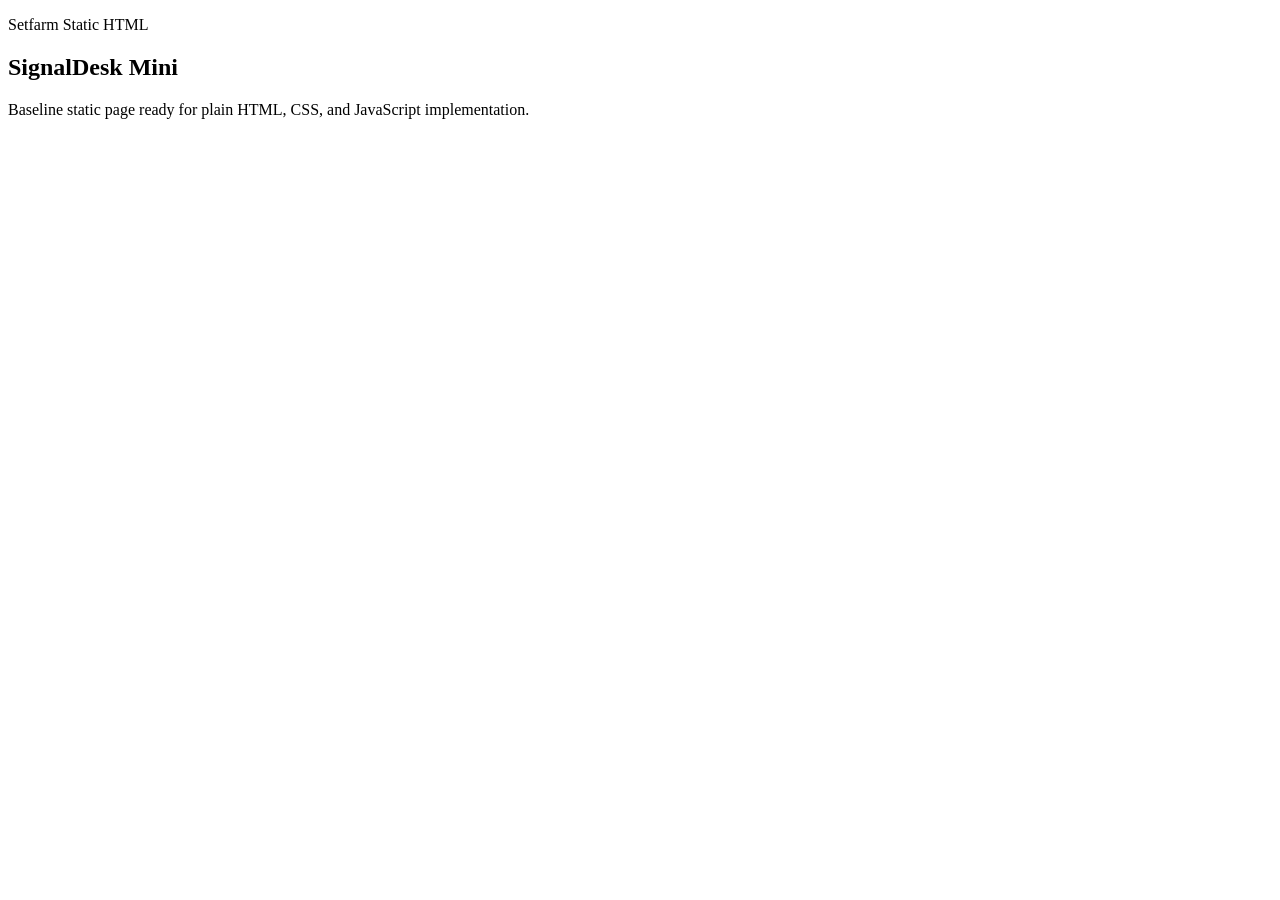
==== index.html @ b473f843 "chore: scaffold static html app" ====
<!doctype html>
<html lang="en">
  <head>
    <meta charset="UTF-8" />
    <meta name="viewport" content="width=device-width, initial-scale=1.0" />
    <title>SignalDesk Mini</title>
    <link rel="stylesheet" href="assets/css/styles.css" />
  </head>
  <body>
    <main data-setfarm-root="baseline" data-testid="setfarm-app-root" class="app-shell">
      <section class="hero">
        <p class="eyebrow">Setfarm Static HTML</p>
        <h1>SignalDesk Mini</h1>
        <p class="summary">Baseline static page ready for plain HTML, CSS, and JavaScript implementation.</p>
      </section>
    </main>
    <script src="assets/js/app.js" defer></script>
    <script src="assets/js/test-bridge.js" defer></script>
  </body>
</html>
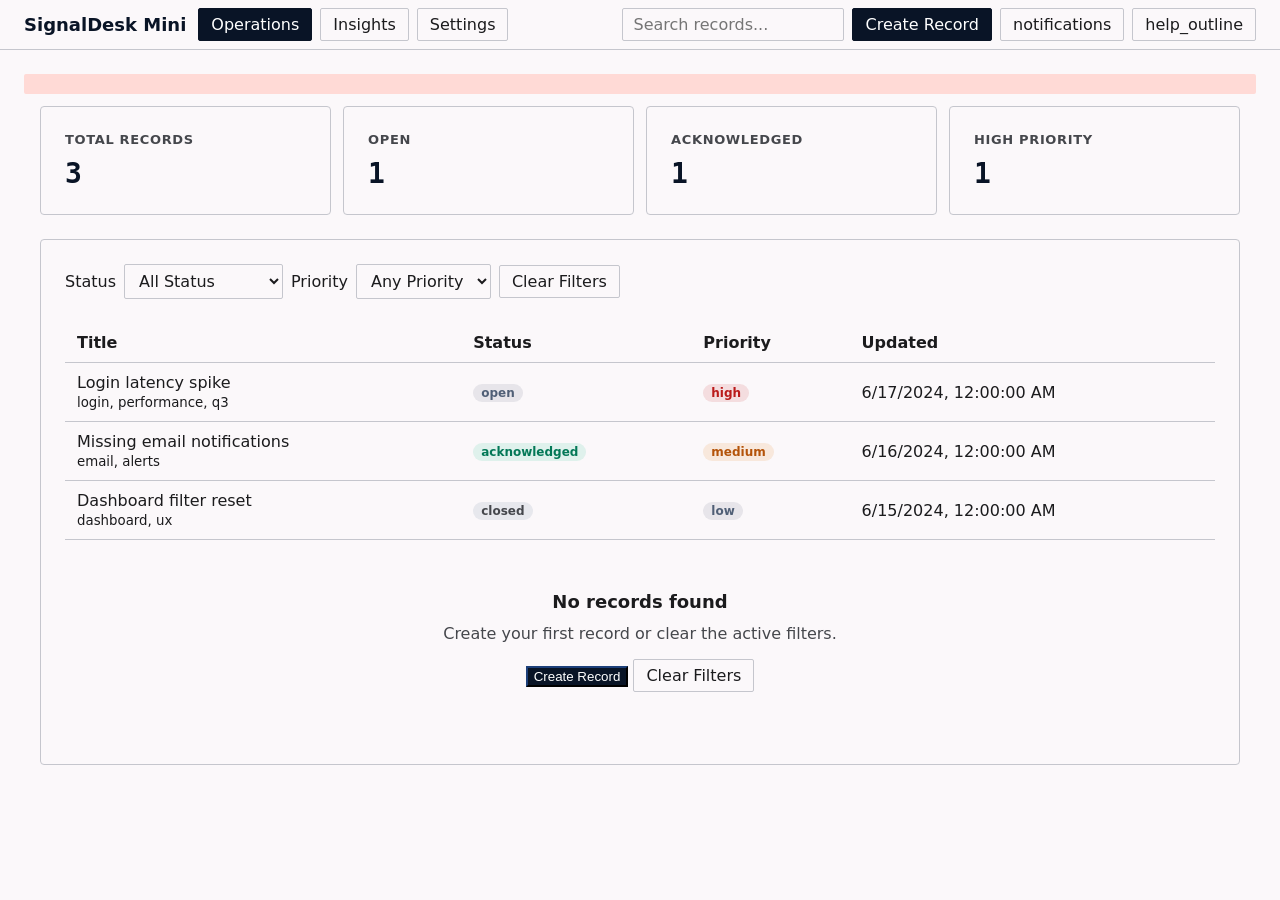
==== commit 69047e93: "feat: US-001 - SignalDesk Mini - app shell, state and persistence" ====
--- a/index.html
+++ b/index.html
@@ -7,14 +7,203 @@
     <link rel="stylesheet" href="assets/css/styles.css" />
   </head>
   <body>
-    <main data-setfarm-root="baseline" data-testid="setfarm-app-root" class="app-shell">
-      <section class="hero">
-        <p class="eyebrow">Setfarm Static HTML</p>
-        <h1>SignalDesk Mini</h1>
-        <p class="summary">Baseline static page ready for plain HTML, CSS, and JavaScript implementation.</p>
+    <main data-setfarm-root="baseline" data-testid="setfarm-app-root" class="app-shell relative h-screen w-full overflow-hidden">
+      <header class="app-topbar">
+        <div class="brand">SignalDesk Mini</div>
+        <nav class="app-nav" aria-label="Primary">
+          <button data-action-id="ACT_NAV_OPERATIONS" data-view="operations" class="active">Operations</button>
+          <button data-action-id="ACT_NAV_INSIGHTS" data-view="insights">Insights</button>
+          <button data-action-id="ACT_NAV_SETTINGS" data-view="settings">Settings</button>
+        </nav>
+        <div class="app-actions">
+          <input type="search" data-action-id="ACT_SEARCH_RECORDS" placeholder="Search records..." aria-label="Search records" />
+          <button data-action-id="ACT_CREATE_RECORD" class="primary">Create Record</button>
+          <button data-action-id="ACT_NOTIFICATIONS" aria-label="Notifications">notifications</button>
+          <button data-action-id="ACT_HELP" aria-label="Help">help_outline</button>
+        </div>
+      </header>
+
+      <section class="app-stage">
+        <div id="error-banner" class="error-banner hidden" role="alert"></div>
+
+        <!-- Operations -->
+        <section id="view-operations" class="view">
+          <div class="summary-grid" aria-label="Status summary">
+            <div class="summary-card">
+              <h2>Total Records</h2>
+              <div class="metric" data-metric="total">0</div>
+            </div>
+            <div class="summary-card">
+              <h2>Open</h2>
+              <div class="metric" data-metric="open">0</div>
+            </div>
+            <div class="summary-card">
+              <h2>Acknowledged</h2>
+              <div class="metric" data-metric="acknowledged">0</div>
+            </div>
+            <div class="summary-card">
+              <h2>High Priority</h2>
+              <div class="metric" data-metric="high">0</div>
+            </div>
+          </div>
+
+          <div class="panel">
+            <div class="filter-bar">
+              <label for="filter-status">Status</label>
+              <select id="filter-status" data-action-id="ACT_FILTER_STATUS">
+                <option value="">All Status</option>
+                <option value="open">Open</option>
+                <option value="acknowledged">Acknowledged</option>
+                <option value="closed">Closed</option>
+              </select>
+              <label for="filter-priority">Priority</label>
+              <select id="filter-priority" data-action-id="ACT_FILTER_PRIORITY">
+                <option value="">Any Priority</option>
+                <option value="high">High</option>
+                <option value="medium">Medium</option>
+                <option value="low">Low</option>
+              </select>
+              <button data-action-id="ACT_CLEAR_FILTERS" class="action">Clear Filters</button>
+            </div>
+            <div id="record-list-container">
+              <table class="record-table">
+                <thead>
+                  <tr>
+                    <th>Title</th>
+                    <th>Status</th>
+                    <th>Priority</th>
+                    <th>Updated</th>
+                  </tr>
+                </thead>
+                <tbody id="record-list"></tbody>
+              </table>
+            </div>
+            <div id="operations-empty" class="empty-state hidden">
+              <h2>No records found</h2>
+              <p>Create your first record or clear the active filters.</p>
+              <button data-action-id="ACT_CREATE_RECORD" class="primary">Create Record</button>
+              <button data-action-id="ACT_CLEAR_FILTERS" class="action">Clear Filters</button>
+            </div>
+          </div>
+        </section>
+
+        <!-- Record Editor -->
+        <section id="view-editor" class="view hidden">
+          <div class="panel">
+            <h2 id="editor-title">Create Record</h2>
+            <form class="editor-form" id="editor-form" onsubmit="return false;">
+              <div class="form-row">
+                <label for="edit-title">Title *</label>
+                <input id="edit-title" type="text" data-edit="title" placeholder="Enter record title" required />
+              </div>
+              <div class="form-row">
+                <label for="edit-details">Details</label>
+                <textarea id="edit-details" data-edit="details" rows="4" placeholder="Enter details..."></textarea>
+              </div>
+              <div class="form-row">
+                <label for="edit-status">Status</label>
+                <select id="edit-status" data-edit="status">
+                  <option value="open">Open</option>
+                  <option value="acknowledged">Acknowledged</option>
+                  <option value="closed">Closed</option>
+                </select>
+              </div>
+              <div class="form-row">
+                <span>Priority</span>
+                <div class="radio-group">
+                  <label><input type="radio" name="edit-priority" data-edit="priority" value="high" /> High</label>
+                  <label><input type="radio" name="edit-priority" data-edit="priority" value="medium" /> Medium</label>
+                  <label><input type="radio" name="edit-priority" data-edit="priority" value="low" /> Low</label>
+                </div>
+              </div>
+              <div class="form-row">
+                <label for="edit-tags">Tags</label>
+                <input id="edit-tags" type="text" data-edit="tags" placeholder="e.g. urgent, frontend, Q3" />
+              </div>
+              <div class="form-actions">
+                <button data-action-id="ACT_SAVE_RECORD" class="primary" type="submit">Save Record</button>
+                <button data-action-id="ACT_CANCEL_EDIT" class="action" type="button">Cancel</button>
+              </div>
+            </form>
+          </div>
+        </section>
+
+        <!-- Insights -->
+        <section id="view-insights" class="view hidden">
+          <div class="summary-grid" aria-label="Insight metrics">
+            <div class="summary-card">
+              <h2>Open Rate</h2>
+              <div class="metric" data-metric="open-rate">0%</div>
+            </div>
+            <div class="summary-card">
+              <h2>Avg Resolution</h2>
+              <div class="metric" data-metric="avg-resolution">0h</div>
+            </div>
+          </div>
+          <div class="panel">
+            <div class="filter-bar">
+              <label for="insight-filter">Filter Insights</label>
+              <select id="insight-filter" data-action-id="ACT_FILTER_INSIGHTS">
+                <option value="all">All Activity</option>
+                <option value="recent">Recent Only</option>
+                <option value="high">High Priority</option>
+              </select>
+              <button data-action-id="ACT_EXPORT_SUMMARY" class="action">Export Summary</button>
+            </div>
+            <h2>Recent Activity</h2>
+            <ul id="activity-list" class="activity-list"></ul>
+          </div>
+        </section>
+
+        <!-- Settings -->
+        <section id="view-settings" class="view hidden">
+          <div class="panel">
+            <h2>Settings and Preferences</h2>
+            <form class="editor-form" id="settings-form" onsubmit="return false;">
+              <div class="form-row">
+                <span>Density</span>
+                <div class="radio-group">
+                  <label><input type="radio" name="pref-density" data-pref="density" value="compact" /> Compact</label>
+                  <label><input type="radio" name="pref-density" data-pref="density" value="comfortable" /> Comfortable</label>
+                </div>
+              </div>
+              <div class="form-row">
+                <span>Notifications</span>
+                <div class="checkbox-group">
+                  <label><input type="checkbox" data-pref="notifications" /> Enable notifications</label>
+                </div>
+              </div>
+              <div class="form-row">
+                <label for="pref-default-view">Default View</label>
+                <select id="pref-default-view" data-pref="defaultView">
+                  <option value="operations">Operations</option>
+                  <option value="insights">Insights</option>
+                  <option value="settings">Settings</option>
+                </select>
+              </div>
+              <div class="form-actions">
+                <button data-action-id="ACT_SAVE_PREFERENCES" class="primary" type="submit">Save Preferences</button>
+                <button data-action-id="ACT_RETRY_LOAD" class="action" type="button">Reset to Defaults</button>
+              </div>
+            </form>
+          </div>
+        </section>
+
+        <!-- Empty / Error Recovery -->
+        <section id="view-recovery" class="view hidden">
+          <div class="panel empty-state">
+            <h2 id="recovery-title">Something went wrong</h2>
+            <p id="recovery-message">Records could not be loaded.</p>
+            <button data-action-id="ACT_RETRY_LOAD" class="primary">Retry Load</button>
+            <button data-action-id="ACT_CREATE_RECORD" class="action">Create Record</button>
+            <button data-action-id="ACT_CLEAR_FILTERS" class="action">Clear Filters</button>
+          </div>
+        </section>
       </section>
     </main>
-    <script src="assets/js/app.js" defer></script>
+
+    <script src="assets/js/signaldesk-mini.state.js" defer></script>
+    <script src="assets/js/signaldesk-mini.storage.js" defer></script>
     <script src="assets/js/test-bridge.js" defer></script>
   </body>
 </html>
--- a/assets/css/styles.css
+++ b/assets/css/styles.css
@@ -0,0 +1,257 @@
+@import url('../../stitch/design-tokens.css');
+
+:root {
+  color-scheme: light;
+  font-family: var(--font-body-md), ui-sans-serif, system-ui, -apple-system, BlinkMacSystemFont, "Segoe UI", sans-serif;
+  background: var(--color-background);
+  color: var(--color-on-background);
+}
+
+* {
+  box-sizing: border-box;
+}
+
+body {
+  margin: 0;
+  min-width: 320px;
+  min-height: 100vh;
+  background: var(--color-background);
+}
+
+.app-shell {
+  position: relative;
+  height: 100vh;
+  width: 100%;
+  overflow: hidden;
+  display: flex;
+  flex-direction: column;
+}
+
+.app-topbar {
+  flex: 0 0 auto;
+  display: flex;
+  align-items: center;
+  gap: var(--spacing-element-gap-md);
+  padding: var(--spacing-element-gap-sm) var(--spacing-container-padding);
+  background: var(--color-surface);
+  border-bottom: 1px solid var(--color-outline-variant);
+}
+
+.brand {
+  font-family: var(--font-headline-md), ui-sans-serif, system-ui, sans-serif;
+  font-weight: 600;
+  font-size: 18px;
+  line-height: 28px;
+  color: var(--color-primary);
+}
+
+.app-nav {
+  display: flex;
+  gap: var(--spacing-element-gap-sm);
+}
+
+.app-nav button,
+.app-actions button,
+button.action {
+  font: inherit;
+  cursor: pointer;
+  border: 1px solid var(--color-outline-variant);
+  border-radius: var(--radius-DEFAULT);
+  background: var(--color-surface);
+  color: var(--color-on-surface);
+  padding: 6px 12px;
+}
+
+.app-nav button.active,
+button.primary {
+  background: var(--color-primary);
+  color: var(--color-on-primary);
+  border-color: var(--color-primary);
+}
+
+.app-actions {
+  margin-left: auto;
+  display: flex;
+  align-items: center;
+  gap: var(--spacing-element-gap-sm);
+}
+
+.app-actions input[type="search"],
+input[type="text"],
+input[type="search"],
+textarea,
+select {
+  font: inherit;
+  border: 1px solid var(--color-outline-variant);
+  border-radius: var(--radius-DEFAULT);
+  padding: 6px 10px;
+  background: var(--color-surface);
+  color: var(--color-on-surface);
+}
+
+.app-stage {
+  flex: 1 1 auto;
+  overflow: auto;
+  padding: var(--spacing-container-padding);
+}
+
+.view.hidden {
+  display: none;
+}
+
+.view {
+  max-width: 1200px;
+  margin: 0 auto;
+}
+
+.summary-grid {
+  display: grid;
+  grid-template-columns: repeat(auto-fit, minmax(160px, 1fr));
+  gap: var(--spacing-element-gap-md);
+  margin-bottom: var(--spacing-container-padding);
+}
+
+.summary-card {
+  background: var(--color-surface);
+  border: 1px solid var(--color-outline-variant);
+  border-radius: var(--radius-lg);
+  padding: var(--spacing-container-padding);
+}
+
+.summary-card h2 {
+  margin: 0 0 8px;
+  font-family: var(--font-body-sm), ui-sans-serif, system-ui, sans-serif;
+  font-size: 13px;
+  font-weight: 600;
+  line-height: 18px;
+  color: var(--color-on-surface-variant);
+  text-transform: uppercase;
+  letter-spacing: 0.05em;
+}
+
+.summary-card .metric {
+  font-family: var(--font-data-tabular), ui-monospace, monospace;
+  font-size: 28px;
+  font-weight: 600;
+  color: var(--color-primary);
+}
+
+.panel {
+  background: var(--color-surface);
+  border: 1px solid var(--color-outline-variant);
+  border-radius: var(--radius-lg);
+  padding: var(--spacing-container-padding);
+  margin-bottom: var(--spacing-container-padding);
+}
+
+.panel h2 {
+  margin: 0 0 12px;
+  font-family: var(--font-headline-md), ui-sans-serif, system-ui, sans-serif;
+  font-size: 18px;
+  font-weight: 600;
+  line-height: 28px;
+}
+
+.filter-bar {
+  display: flex;
+  gap: var(--spacing-element-gap-sm);
+  align-items: center;
+  margin-bottom: var(--spacing-container-padding);
+}
+
+.record-table {
+  width: 100%;
+  border-collapse: collapse;
+}
+
+.record-table th,
+.record-table td {
+  text-align: left;
+  padding: 10px 12px;
+  border-bottom: 1px solid var(--color-outline-variant);
+}
+
+.record-table tbody tr:hover {
+  background: var(--color-surface-container-low);
+  cursor: pointer;
+}
+
+.badge {
+  display: inline-block;
+  padding: 2px 8px;
+  border-radius: var(--radius-full);
+  font-size: 12px;
+  font-weight: 600;
+}
+
+.badge-open { background: rgba(80, 95, 118, 0.12); color: var(--color-secondary); }
+.badge-acknowledged { background: rgba(16, 185, 129, 0.12); color: #047857; }
+.badge-closed { background: rgba(148, 163, 184, 0.2); color: var(--color-on-surface-variant); }
+.badge-high { background: rgba(186, 26, 26, 0.12); color: var(--color-error); }
+.badge-medium { background: rgba(217, 119, 6, 0.12); color: #b45309; }
+.badge-low { background: rgba(80, 95, 118, 0.12); color: var(--color-secondary); }
+
+.editor-form {
+  display: grid;
+  gap: var(--spacing-element-gap-md);
+}
+
+.form-row {
+  display: flex;
+  flex-direction: column;
+  gap: 4px;
+}
+
+.form-row label {
+  font-weight: 600;
+  font-size: 13px;
+  color: var(--color-on-surface-variant);
+}
+
+.form-actions {
+  display: flex;
+  gap: var(--spacing-element-gap-sm);
+  margin-top: 8px;
+}
+
+.empty-state {
+  text-align: center;
+  padding: 48px var(--spacing-container-padding);
+}
+
+.empty-state h2 {
+  margin: 0 0 8px;
+}
+
+.empty-state p {
+  margin: 0 0 16px;
+  color: var(--color-on-surface-variant);
+}
+
+.error-banner {
+  background: var(--color-error-container);
+  color: var(--color-on-error-container);
+  padding: 10px 12px;
+  border-radius: var(--radius-DEFAULT);
+  margin-bottom: var(--spacing-element-gap-md);
+}
+
+.radio-group,
+.checkbox-group {
+  display: flex;
+  flex-wrap: wrap;
+  gap: var(--spacing-element-gap-sm);
+  align-items: center;
+}
+
+.activity-list {
+  list-style: none;
+  margin: 0;
+  padding: 0;
+}
+
+.activity-list li {
+  padding: 8px 0;
+  border-bottom: 1px solid var(--color-outline-variant);
+  font-size: 13px;
+}
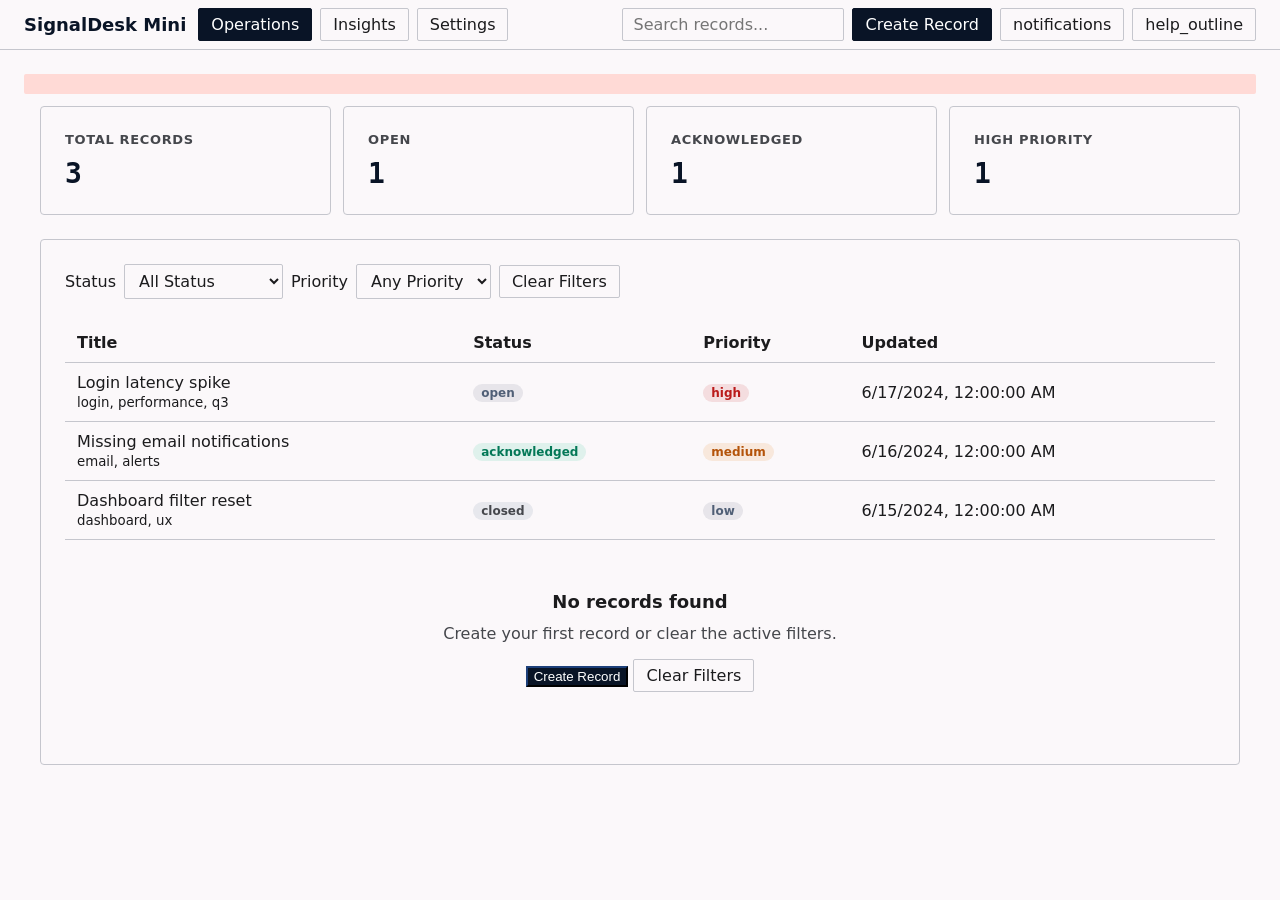
==== commit f3f5cb78: "feat: US-001 - SignalDesk Mini - app shell, state and persistence" ====
--- a/index.html
+++ b/index.html
@@ -183,7 +183,7 @@
               </div>
               <div class="form-actions">
                 <button data-action-id="ACT_SAVE_PREFERENCES" class="primary" type="submit">Save Preferences</button>
-                <button data-action-id="ACT_RETRY_LOAD" class="action" type="button">Reset to Defaults</button>
+                <button data-action-id="ACT_RESET_PREFERENCES" class="action" type="button">Reset to Defaults</button>
               </div>
             </form>
           </div>
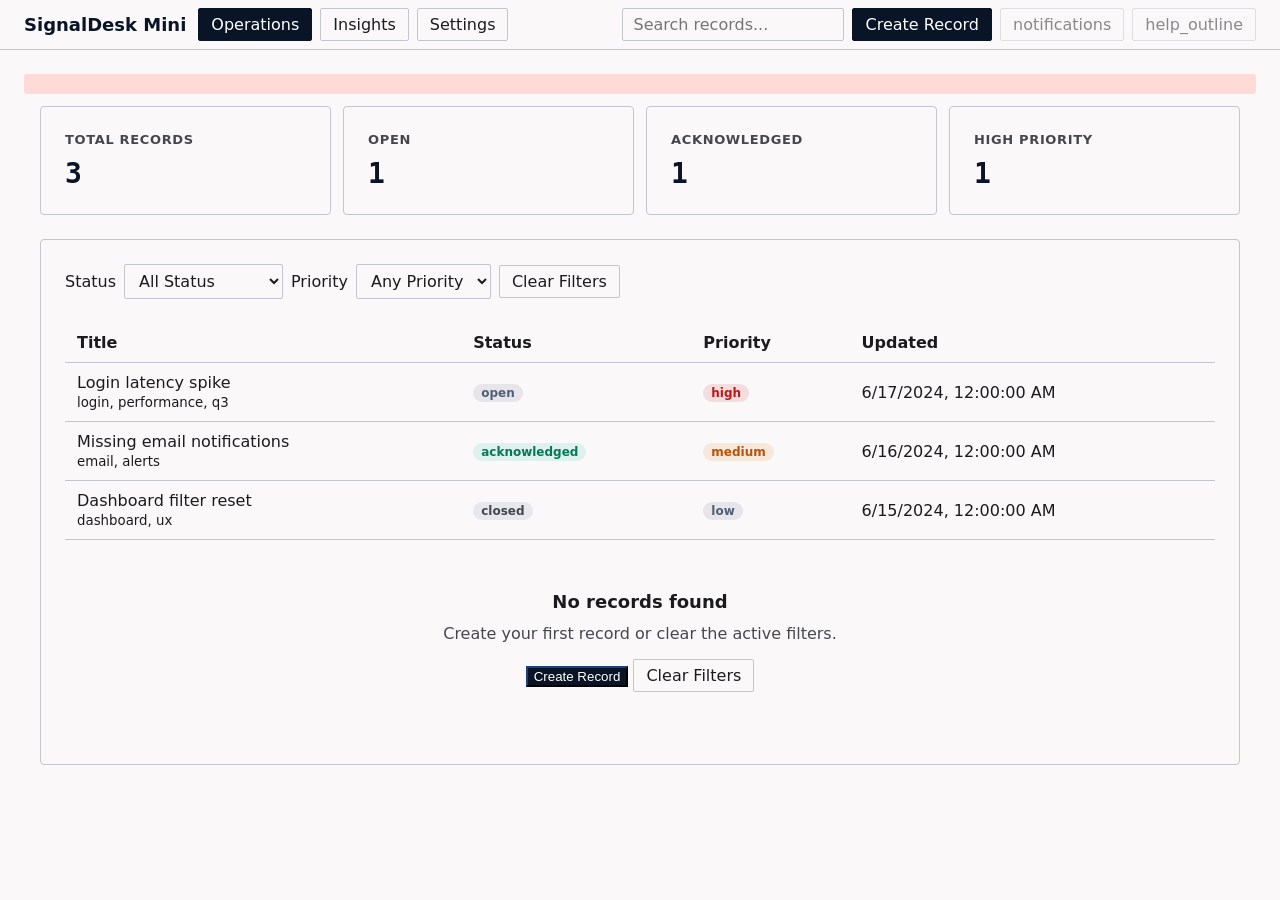
==== commit 9e9aceb5: "feat: US-001 - SignalDesk Mini - app shell, state and persistence" ====
--- a/index.html
+++ b/index.html
@@ -18,8 +18,8 @@
         <div class="app-actions">
           <input type="search" data-action-id="ACT_SEARCH_RECORDS" placeholder="Search records..." aria-label="Search records" />
           <button data-action-id="ACT_CREATE_RECORD" class="primary">Create Record</button>
-          <button data-action-id="ACT_NOTIFICATIONS" aria-label="Notifications">notifications</button>
-          <button data-action-id="ACT_HELP" aria-label="Help">help_outline</button>
+          <button data-action-id="ACT_NOTIFICATIONS" aria-label="Notifications" disabled class="disabled-action">notifications</button>
+          <button data-action-id="ACT_HELP" aria-label="Help" disabled class="disabled-action">help_outline</button>
         </div>
       </header>
 
@@ -184,6 +184,7 @@
               <div class="form-actions">
                 <button data-action-id="ACT_SAVE_PREFERENCES" class="primary" type="submit">Save Preferences</button>
                 <button data-action-id="ACT_RESET_PREFERENCES" class="action" type="button">Reset to Defaults</button>
+                <button data-action-id="ACT_CLEAR_DATA" class="action danger" type="button">Clear Data</button>
               </div>
             </form>
           </div>
--- a/assets/css/styles.css
+++ b/assets/css/styles.css
@@ -67,6 +67,18 @@
   background: var(--color-primary);
   color: var(--color-on-primary);
   border-color: var(--color-primary);
+}
+
+button.action.danger {
+  background: var(--color-error-container);
+  color: var(--color-on-error-container);
+  border-color: var(--color-error);
+}
+
+button:disabled,
+button.disabled-action {
+  opacity: 0.5;
+  cursor: not-allowed;
 }
 
 .app-actions {
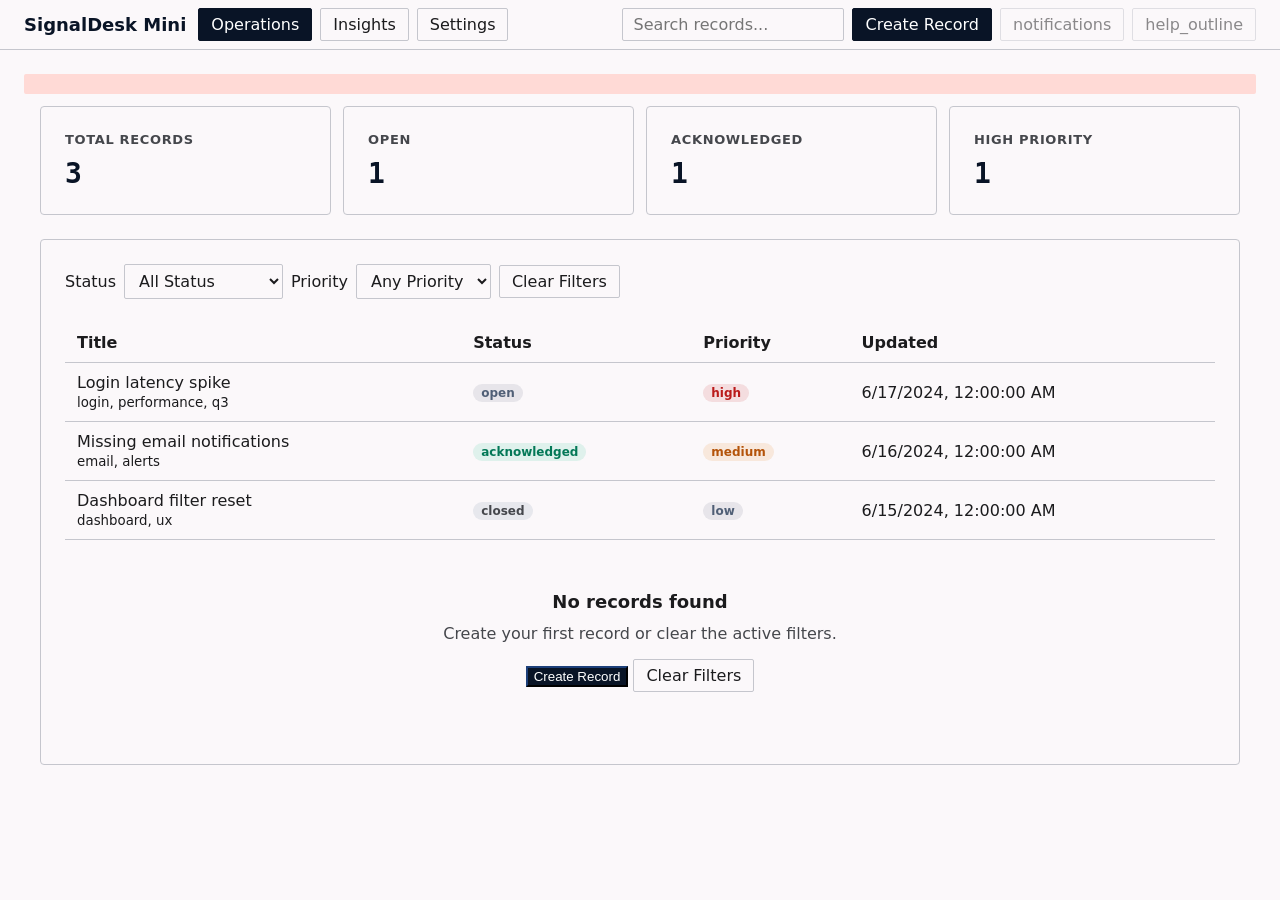
==== commit e36f3c69: "feat: US-003 - SignalDesk Mini - Insights - SignalDesk Mini screen" ====
--- a/index.html
+++ b/index.html
@@ -11,15 +11,15 @@
       <header class="app-topbar">
         <div class="brand">SignalDesk Mini</div>
         <nav class="app-nav" aria-label="Primary">
-          <button data-action-id="ACT_NAV_OPERATIONS" data-view="operations" class="active">Operations</button>
-          <button data-action-id="ACT_NAV_INSIGHTS" data-view="insights">Insights</button>
-          <button data-action-id="ACT_NAV_SETTINGS" data-view="settings">Settings</button>
+          <button type="button" data-view="operations" onclick="app.actions.setView('operations')" class="active">Operations</button>
+          <button type="button" data-view="insights" onclick="app.actions.setView('insights')">Insights</button>
+          <button type="button" data-view="settings" onclick="app.actions.setView('settings')">Settings</button>
         </nav>
         <div class="app-actions">
           <input type="search" data-action-id="ACT_SEARCH_RECORDS" placeholder="Search records..." aria-label="Search records" />
-          <button data-action-id="ACT_CREATE_RECORD" class="primary">Create Record</button>
-          <button data-action-id="ACT_NOTIFICATIONS" aria-label="Notifications" disabled class="disabled-action">notifications</button>
-          <button data-action-id="ACT_HELP" aria-label="Help" disabled class="disabled-action">help_outline</button>
+          <button type="button" onclick="app.actions.createRecord()" class="primary">Create Record</button>
+          <button type="button" data-action-id="ACT_NOTIFICATIONS" aria-label="Notifications" disabled class="disabled-action">notifications</button>
+          <button type="button" data-action-id="ACT_HELP" aria-label="Help" disabled class="disabled-action">help_outline</button>
         </div>
       </header>
 
@@ -63,7 +63,7 @@
                 <option value="medium">Medium</option>
                 <option value="low">Low</option>
               </select>
-              <button data-action-id="ACT_CLEAR_FILTERS" class="action">Clear Filters</button>
+              <button type="button" onclick="app.actions.clearFilters()" class="action">Clear Filters</button>
             </div>
             <div id="record-list-container">
               <table class="record-table">
@@ -81,8 +81,8 @@
             <div id="operations-empty" class="empty-state hidden">
               <h2>No records found</h2>
               <p>Create your first record or clear the active filters.</p>
-              <button data-action-id="ACT_CREATE_RECORD" class="primary">Create Record</button>
-              <button data-action-id="ACT_CLEAR_FILTERS" class="action">Clear Filters</button>
+              <button type="button" onclick="app.actions.createRecord()" class="primary">Create Record</button>
+              <button type="button" onclick="app.actions.clearFilters()" class="action">Clear Filters</button>
             </div>
           </div>
         </section>
@@ -122,7 +122,7 @@
               </div>
               <div class="form-actions">
                 <button data-action-id="ACT_SAVE_RECORD" class="primary" type="submit">Save Record</button>
-                <button data-action-id="ACT_CANCEL_EDIT" class="action" type="button">Cancel</button>
+                <button type="button" onclick="app.actions.cancelEdit()" class="action">Cancel</button>
               </div>
             </form>
           </div>
@@ -142,13 +142,15 @@
           </div>
           <div class="panel">
             <div class="filter-bar">
-              <label for="insight-filter">Filter Insights</label>
-              <select id="insight-filter" data-action-id="ACT_FILTER_INSIGHTS">
-                <option value="all">All Activity</option>
-                <option value="recent">Recent Only</option>
-                <option value="high">High Priority</option>
-              </select>
-              <button data-action-id="ACT_EXPORT_SUMMARY" class="action">Export Summary</button>
+              <div class="context-menu" style="position:relative;display:inline-block;">
+                <button type="button" data-action-id="ACT_FILTER_INSIGHTS" onclick="toggleInsightsFilterMenu()" class="action">Filter Insights</button>
+                <div id="insights-filter-menu" class="hidden" style="position:absolute;top:100%;left:0;z-index:10;background:var(--color-surface);border:1px solid var(--color-outline-variant);border-radius:var(--radius-DEFAULT);box-shadow:0 4px 8px rgba(0,0,0,0.1);min-width:140px;">
+                  <button type="button" data-filter="all" onclick="applyInsightsFilter('all')" style="display:block;width:100%;text-align:left;background:none;border:none;padding:8px 12px;cursor:pointer;">All Activity</button>
+                  <button type="button" data-filter="recent" onclick="applyInsightsFilter('recent')" style="display:block;width:100%;text-align:left;background:none;border:none;padding:8px 12px;cursor:pointer;">Recent Only</button>
+                  <button type="button" data-filter="high" onclick="applyInsightsFilter('high')" style="display:block;width:100%;text-align:left;background:none;border:none;padding:8px 12px;cursor:pointer;">High Priority</button>
+                </div>
+              </div>
+              <button type="button" data-action-id="ACT_EXPORT_SUMMARY" onclick="event.stopPropagation(); app.actions.exportSummary()" class="action">Export Summary</button>
             </div>
             <h2>Recent Activity</h2>
             <ul id="activity-list" class="activity-list"></ul>
@@ -183,8 +185,8 @@
               </div>
               <div class="form-actions">
                 <button data-action-id="ACT_SAVE_PREFERENCES" class="primary" type="submit">Save Preferences</button>
-                <button data-action-id="ACT_RESET_PREFERENCES" class="action" type="button">Reset to Defaults</button>
-                <button data-action-id="ACT_CLEAR_DATA" class="action danger" type="button">Clear Data</button>
+                <button type="button" onclick="app.actions.resetPreferences()" class="action">Reset to Defaults</button>
+                <button type="button" onclick="app.actions.clearData()" class="action danger">Clear Data</button>
               </div>
             </form>
           </div>
@@ -195,14 +197,26 @@
           <div class="panel empty-state">
             <h2 id="recovery-title">Something went wrong</h2>
             <p id="recovery-message">Records could not be loaded.</p>
-            <button data-action-id="ACT_RETRY_LOAD" class="primary">Retry Load</button>
-            <button data-action-id="ACT_CREATE_RECORD" class="action">Create Record</button>
-            <button data-action-id="ACT_CLEAR_FILTERS" class="action">Clear Filters</button>
+            <button type="button" onclick="app.actions.retryLoad()" class="primary">Retry Load</button>
+            <button type="button" onclick="app.actions.createRecord()" class="action">Create Record</button>
+            <button type="button" onclick="app.actions.clearFilters()" class="action">Clear Filters</button>
           </div>
         </section>
       </section>
     </main>
 
+    <script>
+      function toggleInsightsFilterMenu() {
+        const menu = document.getElementById('insights-filter-menu');
+        if (menu) menu.classList.toggle('hidden');
+      }
+      function applyInsightsFilter(value) {
+        if (window.app && app.actions && app.actions.setInsightsFilter) {
+          app.actions.setInsightsFilter(value);
+        }
+        toggleInsightsFilterMenu();
+      }
+    </script>
     <script src="assets/js/signaldesk-mini.state.js" defer></script>
     <script src="assets/js/signaldesk-mini.storage.js" defer></script>
     <script src="assets/js/test-bridge.js" defer></script>
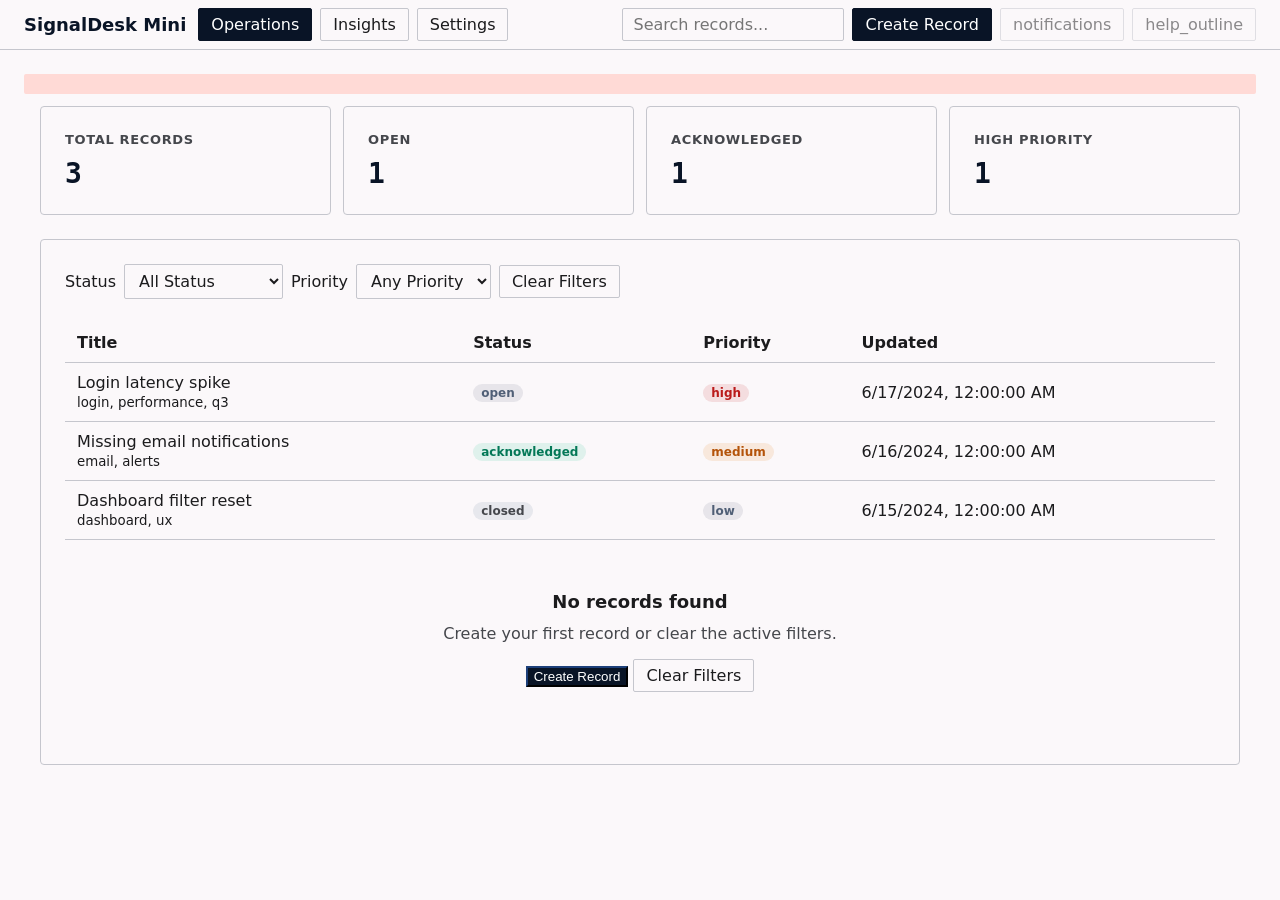
==== commit 9a601482: "feat: US-004 - SignalDesk Mini - Settings and Preferences - SignalDesk Mini screen" ====
--- a/index.html
+++ b/index.html
@@ -11,15 +11,15 @@
       <header class="app-topbar">
         <div class="brand">SignalDesk Mini</div>
         <nav class="app-nav" aria-label="Primary">
-          <button type="button" data-view="operations" onclick="app.actions.setView('operations')" class="active">Operations</button>
-          <button type="button" data-view="insights" onclick="app.actions.setView('insights')">Insights</button>
-          <button type="button" data-view="settings" onclick="app.actions.setView('settings')">Settings</button>
+          <button data-action-id="ACT_NAV_OPERATIONS" data-view="operations" class="active">Operations</button>
+          <button data-action-id="ACT_NAV_INSIGHTS" data-view="insights">Insights</button>
+          <button data-action-id="ACT_NAV_SETTINGS" data-view="settings">Settings</button>
         </nav>
         <div class="app-actions">
           <input type="search" data-action-id="ACT_SEARCH_RECORDS" placeholder="Search records..." aria-label="Search records" />
-          <button type="button" onclick="app.actions.createRecord()" class="primary">Create Record</button>
-          <button type="button" data-action-id="ACT_NOTIFICATIONS" aria-label="Notifications" disabled class="disabled-action">notifications</button>
-          <button type="button" data-action-id="ACT_HELP" aria-label="Help" disabled class="disabled-action">help_outline</button>
+          <button data-action-id="ACT_CREATE_RECORD" class="primary">Create Record</button>
+          <button data-action-id="ACT_NOTIFICATIONS" aria-label="Notifications" disabled class="disabled-action">notifications</button>
+          <button data-action-id="ACT_HELP" aria-label="Help" disabled class="disabled-action">help_outline</button>
         </div>
       </header>
 
@@ -63,7 +63,7 @@
                 <option value="medium">Medium</option>
                 <option value="low">Low</option>
               </select>
-              <button type="button" onclick="app.actions.clearFilters()" class="action">Clear Filters</button>
+              <button data-action-id="ACT_CLEAR_FILTERS" class="action">Clear Filters</button>
             </div>
             <div id="record-list-container">
               <table class="record-table">
@@ -81,8 +81,8 @@
             <div id="operations-empty" class="empty-state hidden">
               <h2>No records found</h2>
               <p>Create your first record or clear the active filters.</p>
-              <button type="button" onclick="app.actions.createRecord()" class="primary">Create Record</button>
-              <button type="button" onclick="app.actions.clearFilters()" class="action">Clear Filters</button>
+              <button data-action-id="ACT_CREATE_RECORD" class="primary">Create Record</button>
+              <button data-action-id="ACT_CLEAR_FILTERS" class="action">Clear Filters</button>
             </div>
           </div>
         </section>
@@ -122,7 +122,7 @@
               </div>
               <div class="form-actions">
                 <button data-action-id="ACT_SAVE_RECORD" class="primary" type="submit">Save Record</button>
-                <button type="button" onclick="app.actions.cancelEdit()" class="action">Cancel</button>
+                <button data-action-id="ACT_CANCEL_EDIT" class="action" type="button">Cancel</button>
               </div>
             </form>
           </div>
@@ -142,15 +142,13 @@
           </div>
           <div class="panel">
             <div class="filter-bar">
-              <div class="context-menu" style="position:relative;display:inline-block;">
-                <button type="button" data-action-id="ACT_FILTER_INSIGHTS" onclick="toggleInsightsFilterMenu()" class="action">Filter Insights</button>
-                <div id="insights-filter-menu" class="hidden" style="position:absolute;top:100%;left:0;z-index:10;background:var(--color-surface);border:1px solid var(--color-outline-variant);border-radius:var(--radius-DEFAULT);box-shadow:0 4px 8px rgba(0,0,0,0.1);min-width:140px;">
-                  <button type="button" data-filter="all" onclick="applyInsightsFilter('all')" style="display:block;width:100%;text-align:left;background:none;border:none;padding:8px 12px;cursor:pointer;">All Activity</button>
-                  <button type="button" data-filter="recent" onclick="applyInsightsFilter('recent')" style="display:block;width:100%;text-align:left;background:none;border:none;padding:8px 12px;cursor:pointer;">Recent Only</button>
-                  <button type="button" data-filter="high" onclick="applyInsightsFilter('high')" style="display:block;width:100%;text-align:left;background:none;border:none;padding:8px 12px;cursor:pointer;">High Priority</button>
-                </div>
-              </div>
-              <button type="button" data-action-id="ACT_EXPORT_SUMMARY" onclick="event.stopPropagation(); app.actions.exportSummary()" class="action">Export Summary</button>
+              <label for="insight-filter">Filter Insights</label>
+              <select id="insight-filter" data-action-id="ACT_FILTER_INSIGHTS">
+                <option value="all">All Activity</option>
+                <option value="recent">Recent Only</option>
+                <option value="high">High Priority</option>
+              </select>
+              <button data-action-id="ACT_EXPORT_SUMMARY" class="action">Export Summary</button>
             </div>
             <h2>Recent Activity</h2>
             <ul id="activity-list" class="activity-list"></ul>
@@ -160,7 +158,10 @@
         <!-- Settings -->
         <section id="view-settings" class="view hidden">
           <div class="panel">
-            <h2>Settings and Preferences</h2>
+            <div class="filter-bar" style="justify-content: space-between;">
+              <h2>Settings and Preferences</h2>
+              <a href="settings-and-preferences-signaldesk-mini.html" data-action-id="ACT_OPEN_SETTINGS" class="action">Open full settings</a>
+            </div>
             <form class="editor-form" id="settings-form" onsubmit="return false;">
               <div class="form-row">
                 <span>Density</span>
@@ -185,8 +186,8 @@
               </div>
               <div class="form-actions">
                 <button data-action-id="ACT_SAVE_PREFERENCES" class="primary" type="submit">Save Preferences</button>
-                <button type="button" onclick="app.actions.resetPreferences()" class="action">Reset to Defaults</button>
-                <button type="button" onclick="app.actions.clearData()" class="action danger">Clear Data</button>
+                <button data-action-id="ACT_RESET_PREFERENCES" class="action" type="button">Reset to Defaults</button>
+                <button data-action-id="ACT_CLEAR_DATA" class="action danger" type="button">Clear Data</button>
               </div>
             </form>
           </div>
@@ -197,26 +198,14 @@
           <div class="panel empty-state">
             <h2 id="recovery-title">Something went wrong</h2>
             <p id="recovery-message">Records could not be loaded.</p>
-            <button type="button" onclick="app.actions.retryLoad()" class="primary">Retry Load</button>
-            <button type="button" onclick="app.actions.createRecord()" class="action">Create Record</button>
-            <button type="button" onclick="app.actions.clearFilters()" class="action">Clear Filters</button>
+            <button data-action-id="ACT_RETRY_LOAD" class="primary">Retry Load</button>
+            <button data-action-id="ACT_CREATE_RECORD" class="action">Create Record</button>
+            <button data-action-id="ACT_CLEAR_FILTERS" class="action">Clear Filters</button>
           </div>
         </section>
       </section>
     </main>
 
-    <script>
-      function toggleInsightsFilterMenu() {
-        const menu = document.getElementById('insights-filter-menu');
-        if (menu) menu.classList.toggle('hidden');
-      }
-      function applyInsightsFilter(value) {
-        if (window.app && app.actions && app.actions.setInsightsFilter) {
-          app.actions.setInsightsFilter(value);
-        }
-        toggleInsightsFilterMenu();
-      }
-    </script>
     <script src="assets/js/signaldesk-mini.state.js" defer></script>
     <script src="assets/js/signaldesk-mini.storage.js" defer></script>
     <script src="assets/js/test-bridge.js" defer></script>
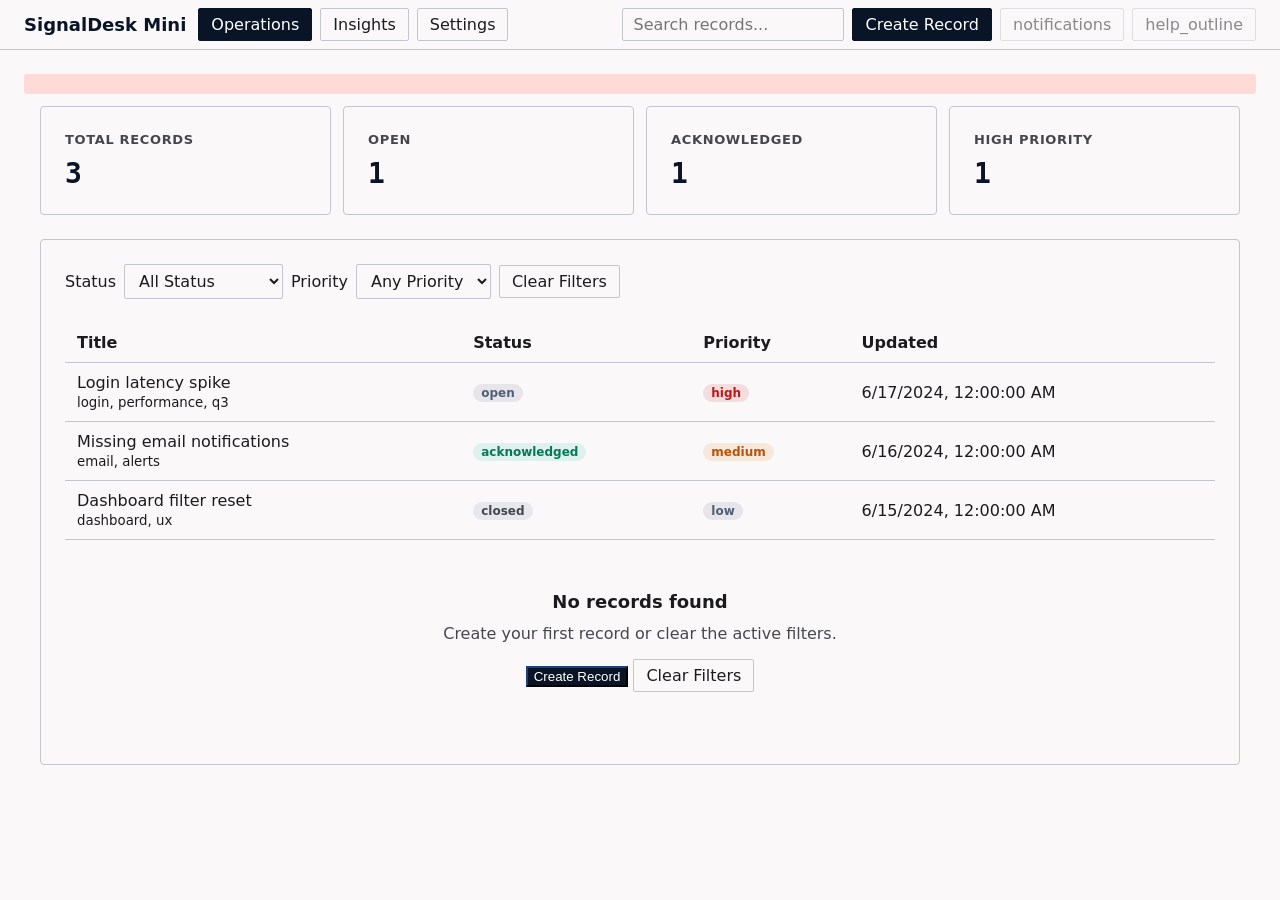
==== commit 5c136a0d: "feat: US-004 - SignalDesk Mini - Settings and Preferences - SignalDesk Mini screen" ====
--- a/index.html
+++ b/index.html
@@ -158,10 +158,7 @@
         <!-- Settings -->
         <section id="view-settings" class="view hidden">
           <div class="panel">
-            <div class="filter-bar" style="justify-content: space-between;">
-              <h2>Settings and Preferences</h2>
-              <a href="settings-and-preferences-signaldesk-mini.html" data-action-id="ACT_OPEN_SETTINGS" class="action">Open full settings</a>
-            </div>
+            <h2>Settings and Preferences</h2>
             <form class="editor-form" id="settings-form" onsubmit="return false;">
               <div class="form-row">
                 <span>Density</span>
